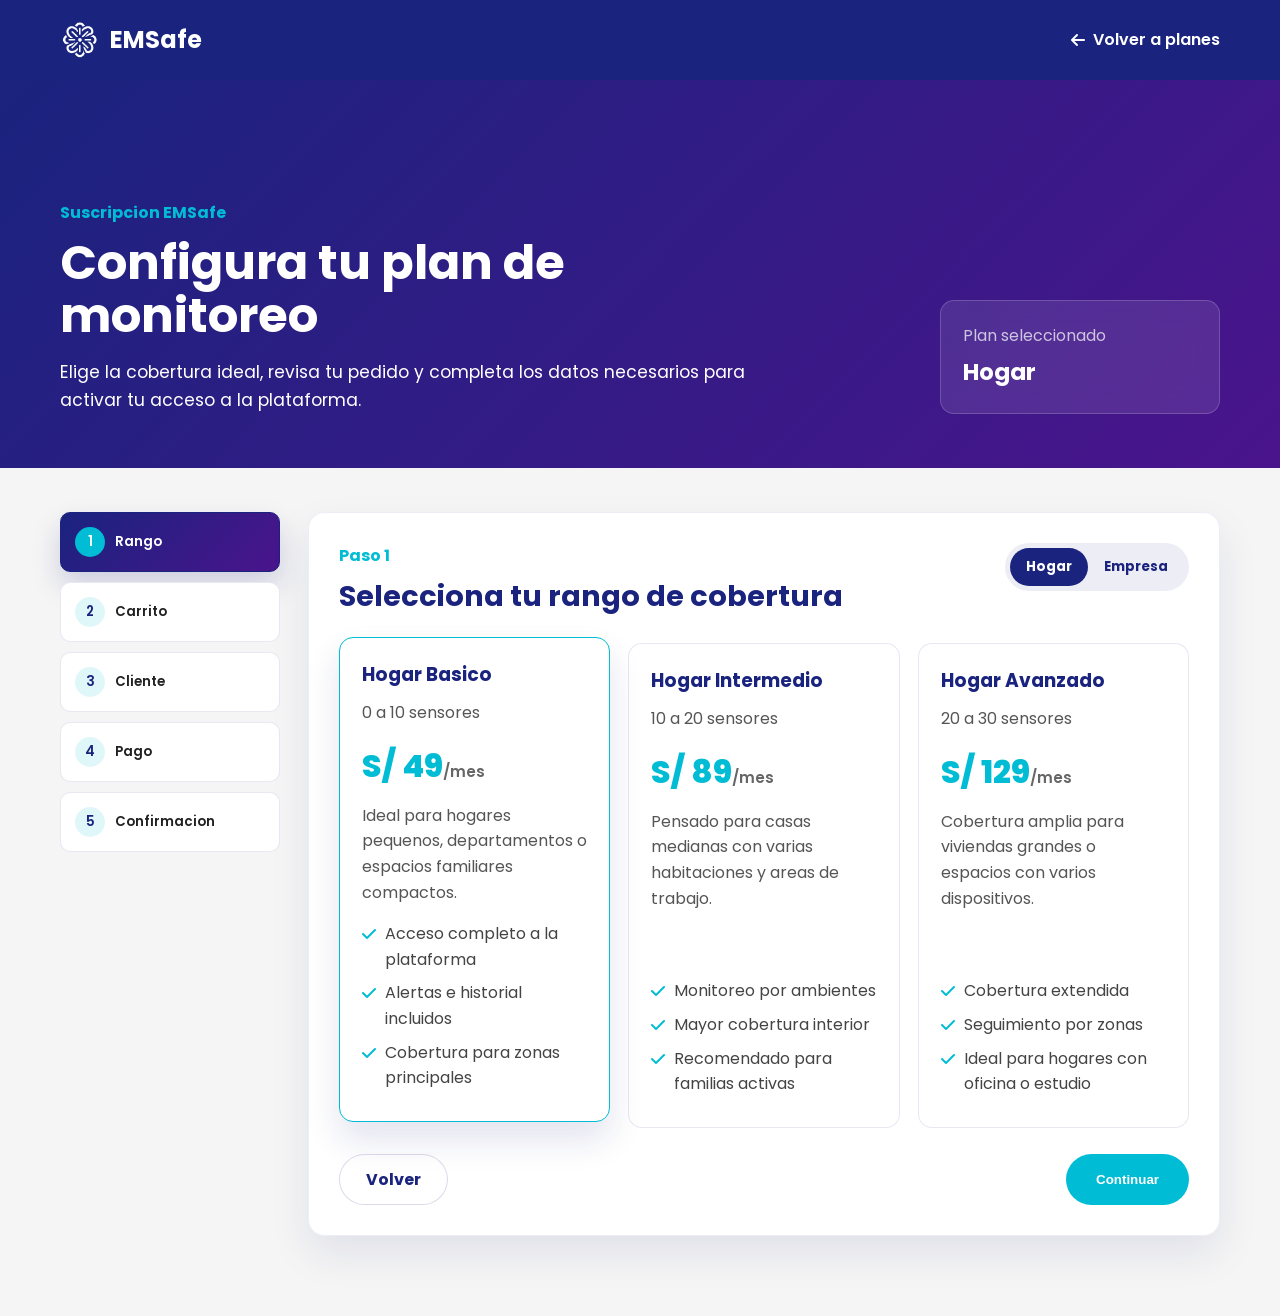
==== checkout.html @ 755e43ac "feat(checkout): add multi-step simulated purchase flow" ====
<!DOCTYPE html>
<html lang="es">
<head>
    <meta charset="UTF-8">
    <meta name="viewport" content="width=device-width, initial-scale=1.0">
    <title>EMSafe - Checkout</title>
    <link rel="stylesheet" href="https://cdnjs.cloudflare.com/ajax/libs/font-awesome/6.4.0/css/all.min.css">
    <link rel="stylesheet" href="./css/style.css">
</head>
<body class="checkout-page">
    <header class="checkout-header">
        <nav class="container">
            <div class="logo">
                <a href="index.html" class="logo-link">
                    <img src="./imgs/emsafe-logo-white.png" alt="EMSafe Logo">
                    <span>EMSafe</span>
                </a>
            </div>
            <a href="index.html#plans" class="checkout-back-link">
                <i class="fas fa-arrow-left"></i>
                Volver a planes
            </a>
        </nav>
    </header>

    <main class="checkout-main">
        <section class="checkout-hero">
            <div class="container checkout-hero-content">
                <div>
                    <span class="checkout-kicker">Suscripcion EMSafe</span>
                    <h1>Configura tu plan de monitoreo</h1>
                    <p>Elige la cobertura ideal, revisa tu pedido y completa los datos necesarios para activar tu acceso a la plataforma.</p>
                </div>
                <div class="checkout-mini-summary">
                    <span>Plan seleccionado</span>
                    <strong data-selected-type>Hogar</strong>
                </div>
            </div>
        </section>

        <section class="checkout-flow container">
            <aside class="checkout-steps" aria-label="Progreso del checkout">
                <button class="checkout-step-button active" type="button" data-step-button="1">
                    <span>1</span>
                    Rango
                </button>
                <button class="checkout-step-button" type="button" data-step-button="2">
                    <span>2</span>
                    Carrito
                </button>
                <button class="checkout-step-button" type="button" data-step-button="3">
                    <span>3</span>
                    Cliente
                </button>
                <button class="checkout-step-button" type="button" data-step-button="4">
                    <span>4</span>
                    Pago
                </button>
                <button class="checkout-step-button" type="button" data-step-button="5">
                    <span>5</span>
                    Confirmacion
                </button>
            </aside>

            <div class="checkout-content">
                <section class="checkout-panel active" data-step="1">
                    <div class="checkout-panel-header">
                        <div>
                            <span>Paso 1</span>
                            <h2>Selecciona tu rango de cobertura</h2>
                        </div>
                        <div class="plan-type-switch" role="group" aria-label="Tipo de plan">
                            <button type="button" data-plan-type="home">Hogar</button>
                            <button type="button" data-plan-type="business">Empresa</button>
                        </div>
                    </div>
                    <div class="range-grid" data-plan-options></div>
                    <div class="checkout-actions">
                        <a href="index.html#plans" class="secondary-button">Volver</a>
                        <button type="button" class="cta-button" data-next-step>Continuar</button>
                    </div>
                </section>

                <section class="checkout-panel" data-step="2">
                    <div class="checkout-panel-header">
                        <div>
                            <span>Paso 2</span>
                            <h2>Resumen del pedido</h2>
                        </div>
                    </div>
                    <div class="cart-layout">
                        <article class="cart-detail-card">
                            <div class="cart-icon">
                                <i class="fas fa-shield-alt"></i>
                            </div>
                            <h3 data-cart-name>Plan EMSafe</h3>
                            <p data-cart-description>Selecciona un rango para revisar el detalle.</p>
                            <ul data-cart-benefits></ul>
                        </article>
                        <aside class="cart-summary-card">
                            <h3>Carrito</h3>
                            <div class="summary-line">
                                <span>Tipo de plan</span>
                                <strong data-cart-type>Hogar</strong>
                            </div>
                            <div class="summary-line">
                                <span>Cobertura</span>
                                <strong data-cart-range>0 a 10 sensores</strong>
                            </div>
                            <div class="summary-line">
                                <span>Precio mensual</span>
                                <strong data-cart-price>S/ 49/mes</strong>
                            </div>
                            <div class="summary-line total">
                                <span>Total mensual</span>
                                <strong data-cart-total>S/ 49/mes</strong>
                            </div>
                        </aside>
                    </div>
                    <div class="checkout-actions">
                        <button type="button" class="secondary-button" data-prev-step>Anterior</button>
                        <button type="button" class="cta-button" data-next-step>Continuar al cliente</button>
                    </div>
                </section>

                <section class="checkout-panel" data-step="3">
                    <div class="checkout-panel-header">
                        <div>
                            <span>Paso 3</span>
                            <h2>Datos del cliente</h2>
                        </div>
                    </div>
                    <form class="checkout-form" id="customer-form" novalidate>
                        <div class="checkout-field">
                            <label for="customer-name">Nombre completo</label>
                            <input type="text" id="customer-name" name="customerName" placeholder="Nombre y apellido">
                            <small data-error-for="customerName"></small>
                        </div>
                        <div class="checkout-field">
                            <label for="customer-email">Correo electronico</label>
                            <input type="email" id="customer-email" name="customerEmail" placeholder="correo@ejemplo.com">
                            <small data-error-for="customerEmail"></small>
                        </div>
                        <div class="checkout-field">
                            <label for="customer-phone">Telefono</label>
                            <input type="tel" id="customer-phone" name="customerPhone" placeholder="987654321">
                            <small data-error-for="customerPhone"></small>
                        </div>
                        <div class="checkout-field">
                            <label for="customer-type">Tipo de cliente</label>
                            <select id="customer-type" name="customerType">
                                <option value="home">Hogar</option>
                                <option value="business">Empresa</option>
                            </select>
                            <small data-error-for="customerType"></small>
                        </div>
                        <div class="business-extra-fields" data-business-fields>
                            <div class="checkout-field">
                                <label for="company-name">Nombre de empresa</label>
                                <input type="text" id="company-name" name="companyName" placeholder="Razon social">
                                <small data-error-for="companyName"></small>
                            </div>
                            <div class="checkout-field">
                                <label for="company-ruc">RUC</label>
                                <input type="text" id="company-ruc" name="companyRuc" inputmode="numeric" placeholder="20123456789" maxlength="11">
                                <small data-error-for="companyRuc"></small>
                            </div>
                            <div class="checkout-field full-width">
                                <label for="installation-address">Direccion de instalacion</label>
                                <input type="text" id="installation-address" name="installationAddress" placeholder="Direccion donde se instalaran los sensores">
                                <small data-error-for="installationAddress"></small>
                            </div>
                        </div>
                    </form>
                    <div class="checkout-actions">
                        <button type="button" class="secondary-button" data-prev-step>Anterior</button>
                        <button type="button" class="cta-button" data-next-step>Continuar al pago</button>
                    </div>
                </section>

                <section class="checkout-panel" data-step="4">
                    <div class="checkout-panel-header">
                        <div>
                            <span>Paso 4</span>
                            <h2>Completar pago</h2>
                        </div>
                        <p class="checkout-note">Este flujo es de demostracion. No ingreses datos reales.</p>
                    </div>
                    <form class="checkout-form" id="payment-form" novalidate>
                        <div class="checkout-field">
                            <label for="card-holder">Nombre del titular</label>
                            <input type="text" id="card-holder" name="cardHolder" autocomplete="cc-name" placeholder="Nombre como aparece en la tarjeta">
                            <small data-error-for="cardHolder"></small>
                        </div>
                        <div class="checkout-field">
                            <label for="card-number">Numero de tarjeta</label>
                            <input type="text" id="card-number" name="cardNumber" inputmode="numeric" autocomplete="cc-number" placeholder="0000 0000 0000 0000" maxlength="19">
                            <small data-error-for="cardNumber"></small>
                        </div>
                        <div class="checkout-field">
                            <label for="card-expiry">Fecha de expiracion</label>
                            <input type="text" id="card-expiry" name="cardExpiry" inputmode="numeric" autocomplete="cc-exp" placeholder="MM/AA" maxlength="5">
                            <small data-error-for="cardExpiry"></small>
                        </div>
                        <div class="checkout-field">
                            <label for="card-cvv">CVV</label>
                            <input type="text" id="card-cvv" name="cardCvv" inputmode="numeric" autocomplete="cc-csc" placeholder="123" maxlength="4">
                            <small data-error-for="cardCvv"></small>
                        </div>
                        <div class="checkout-field full-width">
                            <label for="billing-email">Correo de facturacion</label>
                            <input type="email" id="billing-email" name="billingEmail" autocomplete="email" placeholder="correo@ejemplo.com">
                            <small data-error-for="billingEmail"></small>
                        </div>
                    </form>
                    <div class="checkout-actions">
                        <button type="button" class="secondary-button" data-prev-step>Anterior</button>
                        <button type="button" class="cta-button checkout-pay-button" data-pay-now>
                            <span>Pagar ahora</span>
                        </button>
                    </div>
                </section>

                <section class="checkout-panel" data-step="5">
                    <article class="confirmation-card">
                        <div class="confirmation-icon">
                            <i class="fas fa-check"></i>
                        </div>
                        <h2>Pago exitoso</h2>
                        <p class="confirmation-plan" data-confirmation-plan>Plan EMSafe</p>
                        <p class="confirmation-price" data-confirmation-price>S/ 49/mes</p>
                        <p>Enviaremos a <strong data-confirmation-email>tu correo</strong> un codigo de confirmacion y las credenciales para registrar tu cuenta en la app EMSafe.</p>
                        <p>Con estas credenciales podras ingresar a la plataforma y completar la configuracion de tus sensores.</p>
                        <a href="index.html" class="cta-button">Volver a la landing</a>
                    </article>
                </section>
            </div>
        </section>
    </main>

    <script src="./scripts/checkout.js"></script>
</body>
</html>
---- css/style.css ----
@import url('https://fonts.googleapis.com/css2?family=Poppins:wght@300;400;500;600;700&display=swap');

:root {
    --primary: #1a237e;
    --secondary: #4a148c;
    --accent: #00bcd4;
    --background: #f5f5f5;
    --foreground: #212121;
    --card: #ffffff;
    --card-hover: #e0e0e0;
}

* {
    margin: 0;
    padding: 0;
    box-sizing: border-box;
}

body {
    font-family: 'Poppins', sans-serif;
    background-color: var(--background);
    color: var(--foreground);
    line-height: 1.6;
    overflow-x: hidden;
}

.container {
    max-width: 1200px;
    margin: 0 auto;
    padding: 0 20px;
}

header {
    background-color: var(--primary);
    color: white;
    padding: 20px 0;
    position: fixed;
    width: 100%;
    z-index: 1000;
    transition: background-color 0.3s ease, box-shadow 0.3s ease, backdrop-filter 0.3s ease, padding 0.3s ease;
}

header.scrolled {
    background-color: rgba(26, 35, 126, 0.96);
    backdrop-filter: blur(12px);
    box-shadow: 0 12px 30px rgba(8, 13, 58, 0.22);
}

nav {
    display: flex;
    justify-content: space-between;
    align-items: center;
}

.logo {
    display: flex;
    align-items: center;
}

.logo img {
    width: 40px;
    margin-right: 10px;
}

.logo span {
    font-size: 1.5rem;
    font-weight: 700;
}

.nav-links {
    display: flex;
    list-style: none;
    align-items: center;
}

.nav-links li {
    margin-left: 30px;
}

.nav-links a {
    color: white;
    text-decoration: none;
    font-weight: 500;
    transition: color 0.3s ease;
}

.nav-links a:hover {
    color: var(--accent);
}

/* Estilos para el logo clickable */
.logo-link {
    display: flex;
    align-items: center;
    text-decoration: none;
    color: white;
}

/* Estilos para el menú responsive */
.nav-toggle {
    display: none;
}

.nav-toggle-label {
    display: none;
    cursor: pointer;
    font-size: 1.5rem;
    color: white;
}

#hero {
    background: linear-gradient(135deg, var(--primary) 0%, var(--secondary) 100%);
    color: white;
    padding: 100px 0 50px;
    clip-path: polygon(0 0, 100% 0, 100% 85%, 0% 100%);
}

.hero-content {
    display: flex;
    align-items: center;
    justify-content: space-between;
}

.hero-text {
    flex: 1;
    padding-right: 50px;
}

.hero-text h1 {
    font-size: 3rem;
    margin-bottom: 20px;
}

.hero-text p {
    font-size: 1.2rem;
    margin-bottom: 30px;
}

.cta-button {
    display: inline-block;
    background-color: var(--accent);
    color: white;
    padding: 12px 30px;
    border-radius: 30px;
    text-decoration: none;
    font-weight: 600;
    transition: background-color 0.3s ease, transform 0.3s ease, box-shadow 0.3s ease;
    border: none;
    cursor: pointer;
}

.cta-button:hover {
    background-color: #00acc1;
    transform: translateY(-3px);
    box-shadow: 0 12px 24px rgba(0, 188, 212, 0.28);
}

.cta-button:active {
    transform: scale(0.98);
}

.hero-image {
    flex: 1;
}

.hero-image img {
    width: 100%;
    max-width: 500px;
    border-radius: 10px;
    box-shadow: 0 10px 20px rgba(0, 0, 0, 0.2);
    will-change: transform;
}

.hero-motion {
    opacity: 0;
    transform: translateY(28px);
    transition: opacity 0.85s cubic-bezier(0.22, 1, 0.36, 1), transform 0.85s cubic-bezier(0.22, 1, 0.36, 1), filter 0.85s cubic-bezier(0.22, 1, 0.36, 1);
    filter: blur(8px);
}

.hero-motion.hero-image img,
.hero-image img.hero-motion {
    transform: translateY(20px) scale(0.96);
}

.hero-motion.reveal-visible {
    opacity: 1;
    transform: translateY(0);
    filter: blur(0);
}

.hero-image img.hero-motion.reveal-visible {
    transform: translateY(0) scale(1);
    animation: heroFloat 6s ease-in-out 1s infinite;
}

#features, #benefits, #plans, #testimonials, #problem, #location, #contact {
    padding: 80px 0;
}

.section-title {
    text-align: center;
    font-size: 2.5rem;
    margin-bottom: 50px;
    color: var(--primary);
}

.section-description {
    max-width: 760px;
    margin: -25px auto 45px;
    text-align: center;
    color: #555;
    font-size: 1.05rem;
}

.features-grid {
    display: grid;
    grid-template-columns: repeat(3, 1fr);
    gap: 30px;
}

.feature-card {
    background-color: var(--card);
    border-radius: 10px;
    padding: 30px;
    text-align: center;
    transition: transform 0.35s ease, box-shadow 0.35s ease, border-color 0.35s ease;
    position: relative;
    overflow: hidden;
    border: 1px solid rgba(26, 35, 126, 0.08);
}

.feature-card:hover {
    transform: translateY(-8px);
    border-color: rgba(0, 188, 212, 0.35);
    box-shadow: 0 18px 36px rgba(26, 35, 126, 0.13);
}

.feature-card::before {
    content: '';
    position: absolute;
    top: -50%;
    left: -50%;
    width: 200%;
    height: 200%;
    background: radial-gradient(circle, var(--accent) 10%, transparent 10%);
    transform: scale(0);
    transition: transform 0.6s ease;
    z-index: 0;
}

.feature-card:hover::before {
    transform: scale(1);
}

.feature-icon {
    font-size: 3rem;
    color: var(--primary);
    margin-bottom: 20px;
    position: relative;
    z-index: 1;
}

.feature-card h3 {
    font-size: 1.5rem;
    margin-bottom: 15px;
    position: relative;
    z-index: 1;
}

.feature-card p {
    position: relative;
    z-index: 1;
}

.benefits-grid {
    display: grid;
    grid-template-columns: repeat(2, 1fr);
    gap: 30px;
}

.benefit-item {
    display: flex;
    align-items: center;
    background-color: var(--card);
    border-radius: 10px;
    padding: 30px;
    transition: transform 0.35s ease, box-shadow 0.35s ease, border-color 0.35s ease;
    border: 1px solid rgba(26, 35, 126, 0.08);
}

.benefit-item:hover {
    transform: translateY(-6px);
    border-color: rgba(0, 188, 212, 0.35);
    box-shadow: 0 18px 36px rgba(26, 35, 126, 0.12);
}

.benefit-icon {
    font-size: 2.5rem;
    color: var(--accent);
    margin-right: 20px;
}

.benefit-text h3 {
    font-size: 1.3rem;
    margin-bottom: 10px;
}

.testimonial-slider {
    display: flex;
    overflow-x: auto;
    scroll-snap-type: x mandatory;
    scroll-behavior: smooth;
    -webkit-overflow-scrolling: touch;
}

.testimonial-slide {
    flex: 0 0 100%;
    scroll-snap-align: start;
    padding: 20px;
}

.testimonial-content {
    background-color: var(--card);
    border-radius: 10px;
    padding: 30px;
    text-align: center;
    box-shadow: 0 5px 15px rgba(0, 0, 0, 0.1);
}

.testimonial-image {
    width: 100px;
    height: 100px;
    border-radius: 50%;
    margin: 0 auto 20px;
    object-fit: cover;
}

.testimonial-text {
    font-style: italic;
    margin-bottom: 20px;
}

.testimonial-author {
    font-weight: 600;
    color: var(--primary);
}

.testimonial-nav {
    display: flex;
    justify-content: center;
    margin-top: 20px;
}

.testimonial-nav button {
    background-color: var(--primary);
    color: white;
    border: none;
    width: 12px;
    height: 12px;
    border-radius: 50%;
    margin: 0 5px;
    cursor: pointer;
    transition: background-color 0.3s ease;
}

.testimonial-nav button.active {
    background-color: var(--accent);
}

.subscription-grid {
    display: grid;
    grid-template-columns: repeat(2, minmax(0, 1fr));
    gap: 30px;
    max-width: 950px;
    margin: 0 auto;
}

.subscription-card {
    background-color: var(--card);
    border-radius: 10px;
    padding: 30px;
    text-align: left;
    transition: transform 0.35s ease, box-shadow 0.35s ease, border-color 0.35s ease;
    position: relative;
    overflow: hidden;
    border: 1px solid rgba(26, 35, 126, 0.08);
}

.subscription-card:hover {
    transform: translateY(-8px);
    border-color: rgba(0, 188, 212, 0.55);
    box-shadow: 0 18px 36px rgba(26, 35, 126, 0.13);
}

.subscription-card h3 {
    font-size: 1.5rem;
    margin-bottom: 15px;
    color: var(--primary);
}

.subscription-icon {
    width: 58px;
    height: 58px;
    border-radius: 50%;
    background-color: rgba(0, 188, 212, 0.12);
    color: var(--accent);
    display: flex;
    align-items: center;
    justify-content: center;
    font-size: 1.7rem;
    margin-bottom: 20px;
}

.subscription-audience {
    color: #555;
    margin-bottom: 18px;
}

.subscription-price {
    font-size: 2.5rem;
    font-weight: 700;
    color: var(--accent);
    margin-bottom: 20px;
}

.subscription-price span {
    color: #666;
    font-size: 1rem;
    font-weight: 500;
}

.subscription-features {
    list-style: none;
    margin-bottom: 30px;
}

.subscription-features li {
    display: flex;
    gap: 10px;
    margin-bottom: 10px;
}

.subscription-features i {
    color: var(--accent);
    margin-top: 5px;
}

.subscription-card .cta-button {
    width: 100%;
    text-align: center;
}

.featured-plan {
    border: 2px solid var(--accent);
}

.plan-badge {
    position: absolute;
    top: 20px;
    right: 20px;
    background-color: var(--primary);
    color: white;
    border-radius: 30px;
    padding: 6px 14px;
    font-size: 0.8rem;
    font-weight: 600;
}

.contact-form {
    max-width: 600px;
    margin: 0 auto;
}

.form-group {
    margin-bottom: 20px;
}

.form-group label {
    display: block;
    margin-bottom: 5px;
    font-weight: 500;
}

.form-group input,
.form-group textarea {
    width: 100%;
    padding: 10px;
    border: 1px solid #ddd;
    border-radius: 5px;
    font-family: 'Poppins', sans-serif;
}

.form-group textarea {
    height: 150px;
}

/* Estilos para la sección de problemática */
.problem-content {
    display: grid;
    grid-template-columns: 1fr 1fr;
    gap: 30px;
    margin-top: 20px;
}

.problem-card {
    display: flex;
    flex-direction: column;
    border-radius: 10px;
    transition: transform 0.35s ease, box-shadow 0.35s ease, border-color 0.35s ease;
}

.problem-card:hover {
    transform: translateY(-6px);
}

.problem-video-container {
    background-color: var(--card);
    border-radius: 10px;
    padding: 20px;
    box-shadow: 0 5px 15px rgba(0, 0, 0, 0.1);
    transition: transform 0.35s ease, box-shadow 0.35s ease, border-color 0.35s ease;
    border: 1px solid rgba(26, 35, 126, 0.08);
}

.problem-video-container:hover {
    transform: translateY(-6px);
    border-color: rgba(0, 188, 212, 0.35);
    box-shadow: 0 18px 36px rgba(26, 35, 126, 0.12);
}

.video-wrapper {
    position: relative;
    padding-bottom: 56.25%; /* Proporción 16:9 */
    height: 0;
    overflow: hidden;
}

.video-wrapper iframe {
    position: absolute;
    top: 0;
    left: 0;
    width: 100%;
    height: 100%;
    border-radius: 5px;
}

/* Estilos para la sección de ubicación */
.location-container {
    display: grid;
    grid-template-columns: 1fr 1fr;
    gap: 30px;
    margin-top: 20px;
}

.location-card {
    background-color: var(--card);
    border-radius: 10px;
    overflow: hidden;
    box-shadow: 0 5px 15px rgba(0, 0, 0, 0.1);
    transition: transform 0.35s ease, box-shadow 0.35s ease, border-color 0.35s ease;
    height: 100%;
    border: 1px solid rgba(26, 35, 126, 0.08);
}

.location-card:hover {
    transform: translateY(-6px);
    border-color: rgba(0, 188, 212, 0.35);
    box-shadow: 0 18px 36px rgba(26, 35, 126, 0.13);
}

.map-card {
    position: relative;
    min-height: 450px;
}

.location-map-wrapper {
    position: absolute;
    top: 0;
    left: 0;
    width: 100%;
    height: 100%;
}

.info-card {
    display: flex;
    flex-direction: column;
    padding: 0;
}

.location-header {
    background: linear-gradient(135deg, var(--primary) 0%, var(--secondary) 100%);
    color: white;
    padding: 25px 30px;
    display: flex;
    align-items: center;
}

.location-icon {
    font-size: 2rem;
    margin-right: 15px;
    color: var(--accent);
}

.location-header h3 {
    font-size: 1.8rem;
    margin: 0;
}

.location-details {
    padding: 30px;
    flex-grow: 1;
}

.location-detail-item {
    display: flex;
    margin-bottom: 25px;
}

.location-detail-item:last-child {
    margin-bottom: 0;
}

.detail-icon {
    width: 50px;
    height: 50px;
    background-color: rgba(0, 188, 212, 0.1);
    border-radius: 50%;
    display: flex;
    align-items: center;
    justify-content: center;
    margin-right: 15px;
    flex-shrink: 0;
}

.detail-icon i {
    font-size: 1.2rem;
    color: var(--accent);
}

.detail-text h4 {
    margin: 0 0 5px;
    color: var(--primary);
    font-size: 1.1rem;
}

.detail-text p {
    margin: 0;
    color: var(--foreground);
}

.location-cta {
    margin: 0 30px 30px;
    text-align: center;
}

/* Estilos para la sección de contacto */
.contact-subtitle {
    text-align: center;
    margin-bottom: 30px;
    color: var(--primary);
    font-size: 1.3rem;
    font-weight: 500;
}

.contact-form {
    max-width: 600px;
    margin: 0 auto;
    background-color: var(--card);
    padding: 30px;
    border-radius: 10px;
    box-shadow: 0 5px 15px rgba(0, 0, 0, 0.1);
}

.contact-form .cta-button {
    width: 100%;
    margin-top: 10px;
}

/* Modal de pago */
.payment-modal {
    position: fixed;
    inset: 0;
    z-index: 2000;
    display: flex;
    align-items: center;
    justify-content: center;
    padding: 24px;
    opacity: 0;
    visibility: hidden;
    pointer-events: none;
    transition: opacity 0.28s ease, visibility 0.28s ease;
}

.payment-modal.is-open {
    opacity: 1;
    visibility: visible;
    pointer-events: auto;
}

.payment-overlay {
    position: absolute;
    inset: 0;
    background: rgba(8, 13, 58, 0.72);
    backdrop-filter: blur(8px);
}

.payment-dialog {
    position: relative;
    width: min(920px, 100%);
    max-height: calc(100vh - 48px);
    overflow-y: auto;
    background-color: var(--card);
    border-radius: 18px;
    box-shadow: 0 30px 80px rgba(8, 13, 58, 0.35);
    transform: translateY(24px) scale(0.97);
    transition: transform 0.35s cubic-bezier(0.22, 1, 0.36, 1);
}

.payment-modal.is-open .payment-dialog {
    transform: translateY(0) scale(1);
}

.payment-close {
    position: absolute;
    top: 18px;
    right: 18px;
    z-index: 2;
    width: 42px;
    height: 42px;
    border: 0;
    border-radius: 50%;
    color: var(--primary);
    background-color: rgba(26, 35, 126, 0.08);
    cursor: pointer;
    transition: background-color 0.25s ease, transform 0.25s ease;
}

.payment-close:hover {
    background-color: rgba(0, 188, 212, 0.16);
    transform: rotate(6deg);
}

.payment-checkout-view,
.payment-success-view {
    padding: 36px;
}

.payment-header {
    display: flex;
    gap: 18px;
    align-items: flex-start;
    padding-right: 46px;
    margin-bottom: 26px;
}

.payment-icon,
.success-icon {
    width: 58px;
    height: 58px;
    border-radius: 50%;
    display: flex;
    align-items: center;
    justify-content: center;
    flex-shrink: 0;
    color: white;
    background: linear-gradient(135deg, var(--primary), var(--accent));
    box-shadow: 0 16px 30px rgba(0, 188, 212, 0.22);
}

.payment-header h2,
.payment-success-view h2 {
    color: var(--primary);
    font-size: 1.85rem;
    line-height: 1.2;
    margin-bottom: 8px;
}

.payment-header p {
    color: #666;
    font-size: 0.94rem;
}

.payment-summary,
.payment-order {
    border: 1px solid rgba(26, 35, 126, 0.1);
    border-radius: 14px;
    background: linear-gradient(135deg, rgba(26, 35, 126, 0.04), rgba(0, 188, 212, 0.06));
}

.payment-summary {
    display: grid;
    grid-template-columns: repeat(2, 1fr);
    gap: 1px;
    overflow: hidden;
    margin-bottom: 20px;
}

.payment-summary div {
    padding: 18px;
    background-color: rgba(255, 255, 255, 0.76);
}

.payment-summary span,
.payment-order-row span {
    display: block;
    color: #666;
    font-size: 0.9rem;
}

.payment-summary strong,
.payment-order-row strong {
    display: block;
    color: var(--primary);
    font-size: 1.08rem;
    margin-top: 4px;
}

.payment-order {
    padding: 18px;
    margin-bottom: 22px;
}

.payment-order h3 {
    color: var(--primary);
    font-size: 1.05rem;
    margin-bottom: 14px;
}

.payment-order-row {
    display: flex;
    justify-content: space-between;
    gap: 16px;
    padding: 10px 0;
}

.payment-order-row.total {
    border-top: 1px solid rgba(26, 35, 126, 0.12);
    margin-top: 6px;
    padding-top: 14px;
}

.payment-form {
    display: grid;
    gap: 16px;
}

.payment-field-group {
    display: grid;
    grid-template-columns: 1fr 1fr;
    gap: 16px;
}

.payment-field label {
    display: block;
    color: var(--primary);
    font-weight: 600;
    margin-bottom: 8px;
}

.payment-field input {
    width: 100%;
    height: 48px;
    border: 1px solid rgba(26, 35, 126, 0.18);
    border-radius: 10px;
    padding: 0 14px;
    font-family: 'Poppins', sans-serif;
    color: var(--foreground);
    background-color: #fff;
    transition: border-color 0.25s ease, box-shadow 0.25s ease;
}

.payment-field input:focus {
    outline: none;
    border-color: var(--accent);
    box-shadow: 0 0 0 4px rgba(0, 188, 212, 0.12);
}

.payment-field.has-error input {
    border-color: #d32f2f;
    box-shadow: 0 0 0 4px rgba(211, 47, 47, 0.08);
}

.field-error {
    display: block;
    min-height: 18px;
    color: #d32f2f;
    font-size: 0.82rem;
    margin-top: 5px;
}

.payment-alert {
    display: none;
    border-radius: 10px;
    padding: 12px 14px;
    color: #8a4b00;
    background-color: rgba(255, 183, 77, 0.18);
    font-size: 0.9rem;
}

.payment-alert.is-visible {
    display: block;
}

.payment-submit {
    width: 100%;
    min-height: 50px;
}

.payment-submit.is-loading {
    opacity: 0.85;
    cursor: wait;
}

.payment-form.is-processing input,
.payment-form.is-processing button {
    pointer-events: none;
}

.payment-success-view {
    display: none;
    text-align: center;
}

.payment-dialog.is-success .payment-checkout-view {
    display: none;
}

.payment-dialog.is-success .payment-success-view {
    display: block;
}

.success-icon {
    margin: 0 auto 18px;
    background: linear-gradient(135deg, #00acc1, #22c55e);
    font-size: 1.4rem;
}

.success-plan {
    color: var(--primary);
    font-size: 1.25rem;
    font-weight: 700;
    margin-bottom: 4px;
}

.success-price {
    color: var(--accent);
    font-size: 1.5rem;
    font-weight: 700;
    margin-bottom: 18px;
}

.success-price + p {
    color: #555;
    max-width: 520px;
    margin: 0 auto 24px;
}

body.payment-lock {
    overflow: hidden;
}

/* Estilos para el footer */
footer {
    background-color: var(--primary);
    color: white;
    padding: 50px 0 20px;
}

.footer-content {
    max-width: 1200px;
    margin: 0 auto;
    padding: 0 20px;
    display: flex;
    flex-wrap: wrap;
    justify-content: space-between;
    margin-bottom: 30px;
}

.footer-logo {
    display: flex;
    align-items: center;
    margin-bottom: 20px;
}

.footer-logo img {
    width: 40px;
    margin-right: 10px;
}

.footer-logo span {
    font-size: 1.5rem;
    font-weight: 700;
}

.footer-links {
    display: flex;
    flex-wrap: wrap;
    gap: 40px;
}

.footer-column h4 {
    font-size: 1.2rem;
    margin-bottom: 15px;
    position: relative;
}

.footer-column h4::after {
    content: '';
    position: absolute;
    bottom: -5px;
    left: 0;
    width: 40px;
    height: 2px;
    background-color: var(--accent);
}

.footer-column ul {
    list-style: none;
    padding: 0;
}

.footer-column ul li {
    margin-bottom: 10px;
}

.footer-column ul li a {
    color: white;
    text-decoration: none;
    transition: color 0.3s ease;
}

.footer-column ul li a:hover {
    color: var(--accent);
}

.footer-column ul li i {
    margin-right: 10px;
    color: var(--accent);
}

.social-icons {
    display: flex;
    gap: 15px;
}

.social-icons a {
    display: flex;
    align-items: center;
    justify-content: center;
    width: 36px;
    height: 36px;
    background-color: rgba(255, 255, 255, 0.1);
    border-radius: 50%;
    color: white;
    text-decoration: none;
    transition: background-color 0.3s ease, transform 0.3s ease;
}

.social-icons a:hover {
    background-color: var(--accent);
    transform: translateY(-3px);
}

.footer-bottom {
    max-width: 1200px;
    margin: 0 auto;
    padding: 20px 20px 0;
    border-top: 1px solid rgba(255, 255, 255, 0.1);
    display: flex;
    justify-content: space-between;
    align-items: center;
    flex-wrap: wrap;
}

.footer-legal {
    display: flex;
    gap: 20px;
}

.footer-legal a {
    color: rgba(255, 255, 255, 0.7);
    text-decoration: none;
    font-size: 0.9rem;
    transition: color 0.3s ease;
}

.footer-legal a:hover {
    color: var(--accent);
}

/* Media queries para responsividad */
@media (max-width: 992px) {
    /* Ajustes para el header */
    header {
        padding: 15px 0;
    }
    
    nav.container {
        position: relative;
    }
    
    .nav-toggle-label {
        display: flex;
        align-items: center;
        justify-content: center;
        position: absolute;
        right: 20px;
        top: 50%;
        transform: translateY(-50%);
        z-index: 2;
        background-color: rgba(255, 255, 255, 0.1);
        width: 42px;
        height: 42px;
        padding: 0;
        border-radius: 4px;
    }
    
    .nav-links {
        position: absolute;
        top: 100%;
        right: 0;
        left: 0;
        background-color: var(--primary);
        flex-direction: column;
        align-items: center;
        padding: 0;
        margin: 0;
        height: 0;
        overflow: hidden;
        transition: all 0.3s ease;
        z-index: 1000;
        box-shadow: 0 5px 10px rgba(0, 0, 0, 0.2);
        opacity: 0;
        visibility: hidden;
    }
    
    .nav-toggle:checked ~ .nav-links {
        height: auto;
        padding: 20px 0;
        opacity: 1;
        visibility: visible;
    }
    
    .nav-links li {
        margin: 12px 0;
        width: 100%;
        text-align: center;
    }
    
    .nav-links li a {
        display: block;
        padding: 12px;
        font-size: 1.1rem;
    }
    
    /* Ajustes para la sección de problemática */
    .problem-content {
        grid-template-columns: 1fr;
    }
}

@media (max-width: 768px) {
    /* Ajustes para la hero section */
    #hero {
        padding: 120px 0 60px;
        clip-path: polygon(0 0, 100% 0, 100% 92%, 0% 100%);
    }
    
    .hero-content {
        flex-direction: column;
        text-align: center;
        padding: 0;
    }
    
    .hero-text {
        order: 1;
        padding: 0 20px;
        margin-bottom: 30px;
    }
    
    .hero-image {
        order: 0;
        margin-bottom: 30px;
        padding: 0 20px;
    }
    
    .hero-text h1 {
        font-size: 2rem;
        margin-bottom: 15px;
        line-height: 1.2;
    }
    
    .hero-text p {
        font-size: 1rem;
        margin-bottom: 25px;
    }
    
    /* Ajustes para las secciones de características y beneficios */
    .features-grid {
        grid-template-columns: 1fr;
        gap: 20px;
    }
    
    .benefits-grid {
        grid-template-columns: 1fr;
        gap: 20px;
    }
    
    .feature-card, .benefit-item {
        padding: 25px;
    }
    
    .section-title {
        font-size: 2rem;
        margin-bottom: 30px;
    }
    
    #features, #benefits, #plans, #testimonials, #problem, #location, #contact {
        padding: 60px 0;
    }

    .subscription-grid {
        grid-template-columns: 1fr;
    }

    .section-description {
        margin-top: -15px;
        margin-bottom: 30px;
    }

    .subscription-card {
        padding: 25px;
    }

    .payment-modal {
        align-items: flex-end;
        padding: 12px;
    }

    .payment-dialog {
        width: 100%;
        max-height: calc(100vh - 24px);
        border-radius: 16px;
    }

    .payment-checkout-view,
    .payment-success-view {
        padding: 28px 20px;
    }

    .payment-header {
        gap: 14px;
        padding-right: 42px;
    }

    .payment-header h2,
    .payment-success-view h2 {
        font-size: 1.45rem;
    }

    .payment-summary,
    .payment-field-group {
        grid-template-columns: 1fr;
    }

    .payment-order-row {
        align-items: flex-start;
    }

    .reveal,
    .will-animate {
        transform: translateY(22px);
        transition-duration: 0.65s;
    }

    .reveal-blur {
        filter: blur(4px);
    }
    
    /* Ajustes para la sección de ubicación */
    .location-container {
        grid-template-columns: 1fr;
    }
    
    .map-card {
        min-height: 300px;
    }
    
    /* Ajustes para el footer */
    .footer-content {
        flex-direction: column;
    }
    
    .footer-links {
        flex-direction: column;
        gap: 20px;
    }
    
    .footer-bottom {
        flex-direction: column;
        text-align: center;
    }
    
    .footer-legal {
        margin-top: 10px;
        justify-content: center;
    }
    
    /* Ajustes para los elementos de beneficio */
    .benefit-item {
        flex-direction: column;
        text-align: center;
    }
    
    .benefit-icon {
        margin-right: 0;
        margin-bottom: 15px;
    }
    
    /* Ajustes generales */
    .container {
        padding: 0 15px;
    }
}
/* Estilos para animaciones */
.reveal,
.will-animate {
    opacity: 0;
    transform: translateY(34px);
    transition: opacity 0.85s cubic-bezier(0.22, 1, 0.36, 1), transform 0.85s cubic-bezier(0.22, 1, 0.36, 1), filter 0.85s cubic-bezier(0.22, 1, 0.36, 1), box-shadow 0.35s ease, border-color 0.35s ease;
    will-change: opacity, transform, filter;
}

@media (prefers-reduced-motion: reduce) {
    *,
    *::before,
    *::after {
        animation-duration: 0.01ms !important;
        animation-iteration-count: 1 !important;
        scroll-behavior: auto !important;
        transition-duration: 0.01ms !important;
    }

    .reveal,
    .will-animate,
    .hero-motion {
        opacity: 1;
        transform: none;
        filter: none;
    }
}

.reveal-blur {
    filter: blur(8px);
}

.reveal-visible,
.animate {
    opacity: 1;
    transform: translateY(0);
    filter: blur(0);
}

.stagger-item:nth-child(1) {
    transition-delay: 0.08s;
}

.stagger-item:nth-child(2) {
    transition-delay: 0.16s;
}

.stagger-item:nth-child(3) {
    transition-delay: 0.24s;
}

.stagger-item:nth-child(4) {
    transition-delay: 0.32s;
}

.problem-card,
.map-card {
    transition-delay: 0.1s;
}

.problem-video-container,
.info-card {
    transition-delay: 0.22s;
}

@keyframes heroFloat {
    0%, 100% {
        transform: translateY(0) scale(1);
    }

    50% {
        transform: translateY(-10px) scale(1.01);
    }
}

/* Estilos para la sección About */
.about-content {
    display: flex;
    flex-direction: column;
    gap: 60px;
    margin-top: 20px;
}

.about-section {
    display: grid;
    grid-template-columns: 1fr 1fr;
    gap: 30px;
    align-items: start;
}

.about-text-content {
    display: flex;
    flex-direction: column;
}

.about-video-container {
    background-color: var(--card);
    border-radius: 10px;
    padding: 20px;
    box-shadow: 0 5px 15px rgba(0, 0, 0, 0.1);
    transition: transform 0.35s ease, box-shadow 0.35s ease, border-color 0.35s ease;
    border: 1px solid rgba(26, 35, 126, 0.08);
}

.about-video-container:hover {
    transform: translateY(-6px);
    border-color: rgba(0, 188, 212, 0.35);
    box-shadow: 0 18px 36px rgba(26, 35, 126, 0.12);
}

/* Media queries para la sección About */
@media (max-width: 992px) {
    .about-section {
        grid-template-columns: 1fr;
        gap: 20px;
    }
    
    .about-content {
        gap: 40px;
    }
}

@media (max-width: 768px) {
    .about-content {
        gap: 30px;
    }
}

@media (max-width: 480px) {
    /* Ajustes para pantallas muy pequeñas */
    .logo span {
        font-size: 1.2rem;
    }
    
    .logo img {
        width: 30px;
    }
    
    .hero-text h1 {
        font-size: 1.8rem;
    }
    
    .hero-image img {
        max-width: 100%;
    }
    
    .cta-button {
        padding: 10px 20px;
        font-size: 0.9rem;
    }
    
    .feature-icon, .benefit-icon {
        font-size: 2rem;
        margin-bottom: 15px;
    }
    
    .feature-card h3, .benefit-text h3 {
        font-size: 1.2rem;
    }
    
    .location-header h3 {
        font-size: 1.5rem;
    }
    
    .detail-icon {
        width: 40px;
        height: 40px;
    }
}

/* Checkout */
.checkout-page {
    background-color: var(--background);
}

.checkout-header {
    background-color: var(--primary);
    position: sticky;
    top: 0;
}

.checkout-back-link {
    display: inline-flex;
    align-items: center;
    gap: 8px;
    color: white;
    text-decoration: none;
    font-weight: 600;
    transition: color 0.3s ease;
}

.checkout-back-link:hover {
    color: var(--accent);
}

.checkout-main {
    padding-top: 0;
}

.checkout-hero {
    padding: 120px 0 54px;
    color: white;
    background: linear-gradient(135deg, var(--primary) 0%, var(--secondary) 100%);
}

.checkout-hero-content {
    display: grid;
    grid-template-columns: 1fr 280px;
    gap: 30px;
    align-items: end;
}

.checkout-kicker {
    display: inline-block;
    color: var(--accent);
    font-weight: 700;
    margin-bottom: 10px;
}

.checkout-hero h1 {
    max-width: 760px;
    font-size: 3rem;
    line-height: 1.12;
    margin-bottom: 16px;
}

.checkout-hero p {
    max-width: 720px;
    font-size: 1.08rem;
}

.checkout-mini-summary {
    padding: 22px;
    border: 1px solid rgba(255, 255, 255, 0.18);
    border-radius: 14px;
    background-color: rgba(255, 255, 255, 0.1);
    backdrop-filter: blur(12px);
}

.checkout-mini-summary span {
    display: block;
    color: rgba(255, 255, 255, 0.72);
    margin-bottom: 6px;
}

.checkout-mini-summary strong {
    font-size: 1.45rem;
}

.checkout-flow {
    display: grid;
    grid-template-columns: 220px 1fr;
    gap: 28px;
    padding-top: 44px;
    padding-bottom: 80px;
}

.checkout-steps {
    position: sticky;
    top: 104px;
    height: fit-content;
    display: grid;
    gap: 10px;
}

.checkout-step-button {
    display: flex;
    align-items: center;
    gap: 10px;
    width: 100%;
    padding: 14px;
    border: 1px solid rgba(26, 35, 126, 0.1);
    border-radius: 10px;
    color: var(--foreground);
    background-color: var(--card);
    font-family: 'Poppins', sans-serif;
    font-weight: 600;
    text-align: left;
    cursor: default;
}

.checkout-step-button span {
    display: flex;
    align-items: center;
    justify-content: center;
    width: 30px;
    height: 30px;
    border-radius: 50%;
    color: var(--primary);
    background-color: rgba(0, 188, 212, 0.12);
}

.checkout-step-button.active {
    color: white;
    border-color: var(--primary);
    background: linear-gradient(135deg, var(--primary), var(--secondary));
    box-shadow: 0 14px 28px rgba(26, 35, 126, 0.18);
}

.checkout-step-button.active span {
    color: white;
    background-color: var(--accent);
}

.checkout-content {
    min-width: 0;
}

.checkout-panel {
    display: none;
    padding: 30px;
    border: 1px solid rgba(26, 35, 126, 0.08);
    border-radius: 16px;
    background-color: var(--card);
    box-shadow: 0 18px 42px rgba(26, 35, 126, 0.09);
}

.checkout-panel.active {
    display: block;
    animation: checkoutFade 0.35s ease both;
}

.checkout-panel-header {
    display: flex;
    justify-content: space-between;
    gap: 20px;
    align-items: flex-start;
    margin-bottom: 24px;
}

.checkout-panel-header span {
    display: block;
    color: var(--accent);
    font-weight: 700;
    margin-bottom: 4px;
}

.checkout-panel-header h2 {
    color: var(--primary);
    font-size: 1.8rem;
}

.checkout-note {
    max-width: 320px;
    color: #666;
    font-size: 0.92rem;
    text-align: right;
}

.plan-type-switch {
    display: inline-flex;
    padding: 5px;
    border-radius: 999px;
    background-color: rgba(26, 35, 126, 0.08);
}

.plan-type-switch button {
    border: 0;
    border-radius: 999px;
    padding: 9px 16px;
    color: var(--primary);
    background-color: transparent;
    font-family: 'Poppins', sans-serif;
    font-weight: 700;
    cursor: pointer;
}

.plan-type-switch button.active {
    color: white;
    background-color: var(--primary);
}

.range-grid {
    display: grid;
    grid-template-columns: repeat(3, minmax(0, 1fr));
    gap: 18px;
}

.range-card {
    display: flex;
    flex-direction: column;
    min-height: 290px;
    padding: 22px;
    border: 1px solid rgba(26, 35, 126, 0.1);
    border-radius: 14px;
    background-color: #fff;
    cursor: pointer;
    transition: transform 0.3s ease, border-color 0.3s ease, box-shadow 0.3s ease;
}

.range-card:hover,
.range-card.selected {
    transform: translateY(-6px);
    border-color: var(--accent);
    box-shadow: 0 18px 34px rgba(26, 35, 126, 0.12);
}

.range-card h3 {
    color: var(--primary);
    margin-bottom: 10px;
}

.range-card .range {
    color: #555;
    margin-bottom: 14px;
}

.range-card .price {
    color: var(--accent);
    font-size: 2rem;
    font-weight: 800;
    margin-bottom: 12px;
}

.range-card .price span {
    color: #666;
    font-size: 0.95rem;
    font-weight: 600;
}

.range-card p {
    color: #555;
    margin-bottom: 16px;
}

.range-card ul,
.cart-detail-card ul {
    margin-top: auto;
    list-style: none;
}

.range-card li,
.cart-detail-card li {
    display: flex;
    gap: 9px;
    margin-bottom: 8px;
    color: #444;
}

.range-card li i,
.cart-detail-card li i {
    color: var(--accent);
    margin-top: 5px;
}

.checkout-actions {
    display: flex;
    justify-content: space-between;
    gap: 14px;
    margin-top: 26px;
}

.secondary-button {
    display: inline-flex;
    align-items: center;
    justify-content: center;
    min-height: 47px;
    padding: 12px 26px;
    border: 1px solid rgba(26, 35, 126, 0.16);
    border-radius: 30px;
    color: var(--primary);
    background-color: #fff;
    text-decoration: none;
    font-family: 'Poppins', sans-serif;
    font-weight: 700;
    cursor: pointer;
    transition: transform 0.3s ease, border-color 0.3s ease;
}

.secondary-button:hover {
    transform: translateY(-3px);
    border-color: var(--accent);
}

.cart-layout {
    display: grid;
    grid-template-columns: 1fr 340px;
    gap: 22px;
}

.cart-detail-card,
.cart-summary-card,
.confirmation-card {
    border: 1px solid rgba(26, 35, 126, 0.1);
    border-radius: 14px;
    background-color: #fff;
}

.cart-detail-card {
    padding: 26px;
}

.cart-icon {
    display: flex;
    align-items: center;
    justify-content: center;
    width: 58px;
    height: 58px;
    border-radius: 50%;
    color: white;
    background: linear-gradient(135deg, var(--primary), var(--accent));
    margin-bottom: 18px;
}

.cart-detail-card h3,
.cart-summary-card h3 {
    color: var(--primary);
    margin-bottom: 12px;
}

.cart-detail-card p {
    color: #555;
    margin-bottom: 18px;
}

.cart-summary-card {
    padding: 22px;
    background: linear-gradient(135deg, rgba(26, 35, 126, 0.04), rgba(0, 188, 212, 0.08));
}

.summary-line {
    display: flex;
    justify-content: space-between;
    gap: 14px;
    padding: 13px 0;
    border-bottom: 1px solid rgba(26, 35, 126, 0.1);
}

.summary-line span {
    color: #666;
}

.summary-line strong {
    color: var(--primary);
    text-align: right;
}

.summary-line.total {
    border-bottom: 0;
}

.summary-line.total strong {
    color: var(--accent);
    font-size: 1.35rem;
}

.checkout-form {
    display: grid;
    grid-template-columns: repeat(2, minmax(0, 1fr));
    gap: 18px;
}

.checkout-field {
    display: grid;
    gap: 8px;
}

.checkout-field.full-width,
.business-extra-fields {
    grid-column: 1 / -1;
}

.business-extra-fields {
    display: none;
    grid-template-columns: repeat(2, minmax(0, 1fr));
    gap: 18px;
    padding-top: 6px;
}

.business-extra-fields.is-visible {
    display: grid;
}

.checkout-field label {
    color: var(--primary);
    font-weight: 700;
}

.checkout-field input,
.checkout-field select {
    width: 100%;
    min-height: 48px;
    border: 1px solid rgba(26, 35, 126, 0.18);
    border-radius: 10px;
    padding: 0 14px;
    color: var(--foreground);
    background-color: #fff;
    font-family: 'Poppins', sans-serif;
}

.checkout-field input:focus,
.checkout-field select:focus {
    outline: none;
    border-color: var(--accent);
    box-shadow: 0 0 0 4px rgba(0, 188, 212, 0.12);
}

.checkout-field.has-error input,
.checkout-field.has-error select {
    border-color: #d32f2f;
    box-shadow: 0 0 0 4px rgba(211, 47, 47, 0.08);
}

.checkout-field small {
    min-height: 18px;
    color: #d32f2f;
    font-size: 0.82rem;
}

.checkout-pay-button.is-loading {
    cursor: wait;
    opacity: 0.86;
}

.checkout-form.is-processing input,
.checkout-form.is-processing button {
    pointer-events: none;
}

.confirmation-card {
    max-width: 680px;
    margin: 0 auto;
    padding: 42px;
    text-align: center;
}

.confirmation-icon {
    display: flex;
    align-items: center;
    justify-content: center;
    width: 68px;
    height: 68px;
    margin: 0 auto 18px;
    border-radius: 50%;
    color: white;
    background: linear-gradient(135deg, #00acc1, #22c55e);
    box-shadow: 0 16px 34px rgba(34, 197, 94, 0.22);
}

.confirmation-card h2 {
    color: var(--primary);
    font-size: 2rem;
    margin-bottom: 10px;
}

.confirmation-plan {
    color: var(--primary);
    font-size: 1.25rem;
    font-weight: 800;
}

.confirmation-price {
    color: var(--accent);
    font-size: 1.7rem;
    font-weight: 800;
    margin-bottom: 18px;
}

.confirmation-card p {
    color: #555;
    margin-bottom: 14px;
}

.confirmation-card .cta-button {
    margin-top: 12px;
}

@keyframes checkoutFade {
    from {
        opacity: 0;
        transform: translateY(14px);
    }

    to {
        opacity: 1;
        transform: translateY(0);
    }
}

@media (max-width: 992px) {
    .checkout-hero-content,
    .checkout-flow,
    .cart-layout {
        grid-template-columns: 1fr;
    }

    .checkout-steps {
        position: static;
        grid-template-columns: repeat(5, minmax(120px, 1fr));
        overflow-x: auto;
        padding-bottom: 4px;
    }

    .range-grid {
        grid-template-columns: 1fr;
    }
}

@media (max-width: 768px) {
    .checkout-hero {
        padding: 105px 0 42px;
    }

    .checkout-hero h1 {
        font-size: 2.05rem;
    }

    .checkout-panel {
        padding: 22px;
    }

    .checkout-panel-header,
    .checkout-actions {
        flex-direction: column;
    }

    .plan-type-switch,
    .checkout-actions .cta-button,
    .checkout-actions .secondary-button {
        width: 100%;
    }

    .checkout-form,
    .business-extra-fields {
        grid-template-columns: 1fr;
    }

    .checkout-note {
        max-width: none;
        text-align: left;
    }

    .confirmation-card {
        padding: 28px 20px;
    }
}
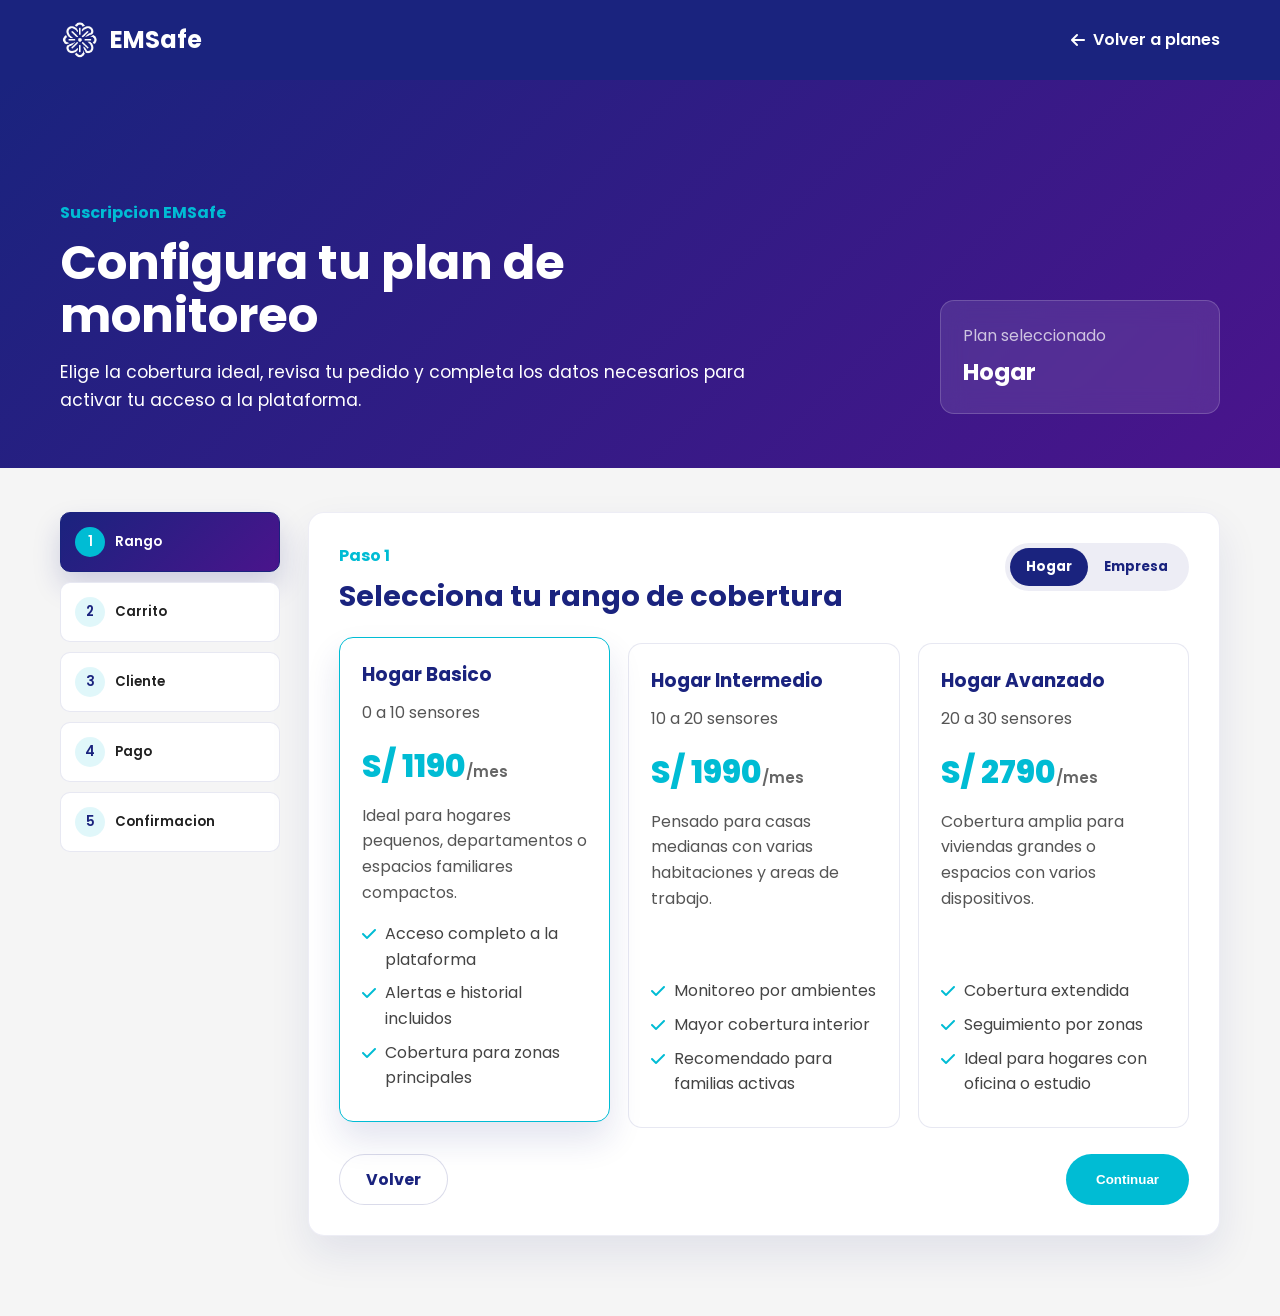
==== commit 5d0c9f55: "feat(checkout): Payment Methods completed" ====
--- a/checkout.html
+++ b/checkout.html
@@ -147,12 +147,15 @@
                             <small data-error-for="customerPhone"></small>
                         </div>
                         <div class="checkout-field">
-                            <label for="customer-type">Tipo de cliente</label>
-                            <select id="customer-type" name="customerType">
-                                <option value="home">Hogar</option>
-                                <option value="business">Empresa</option>
-                            </select>
+                            <label for="customer-type-label">Tipo de cliente</label>
+                            <input type="text" id="customer-type-label" name="customerTypeLabel" value="Hogar" readonly>
+                            <input type="hidden" id="customer-type" name="customerType" value="home">
                             <small data-error-for="customerType"></small>
+                        </div>
+                        <div class="checkout-field full-width">
+                            <label for="installation-address">Direccion de instalacion</label>
+                            <input type="text" id="installation-address" name="installationAddress" placeholder="Direccion donde se instalaran los sensores">
+                            <small data-error-for="installationAddress"></small>
                         </div>
                         <div class="business-extra-fields" data-business-fields>
                             <div class="checkout-field">
@@ -165,11 +168,6 @@
                                 <input type="text" id="company-ruc" name="companyRuc" inputmode="numeric" placeholder="20123456789" maxlength="11">
                                 <small data-error-for="companyRuc"></small>
                             </div>
-                            <div class="checkout-field full-width">
-                                <label for="installation-address">Direccion de instalacion</label>
-                                <input type="text" id="installation-address" name="installationAddress" placeholder="Direccion donde se instalaran los sensores">
-                                <small data-error-for="installationAddress"></small>
-                            </div>
                         </div>
                     </form>
                     <div class="checkout-actions">
@@ -184,7 +182,7 @@
                             <span>Paso 4</span>
                             <h2>Completar pago</h2>
                         </div>
-                        <p class="checkout-note">Este flujo es de demostracion. No ingreses datos reales.</p>
+                        <p class="checkout-note">EMSAFE</p>
                     </div>
                     <form class="checkout-form" id="payment-form" novalidate>
                         <div class="checkout-field">
--- a/css/style.css
+++ b/css/style.css
@@ -415,6 +415,12 @@
 .subscription-audience {
     color: #555;
     margin-bottom: 18px;
+}
+
+.subscription-coverage {
+    color: var(--accent);
+    font-weight: 700;
+    margin-bottom: 20px;
 }
 
 .subscription-price {
@@ -1920,6 +1926,14 @@
     box-shadow: 0 0 0 4px rgba(0, 188, 212, 0.12);
 }
 
+.checkout-field input[readonly] {
+    color: var(--primary);
+    background-color: rgba(0, 188, 212, 0.08);
+    border-color: rgba(0, 188, 212, 0.28);
+    font-weight: 700;
+    cursor: default;
+}
+
 .checkout-field.has-error input,
 .checkout-field.has-error select {
     border-color: #d32f2f;
